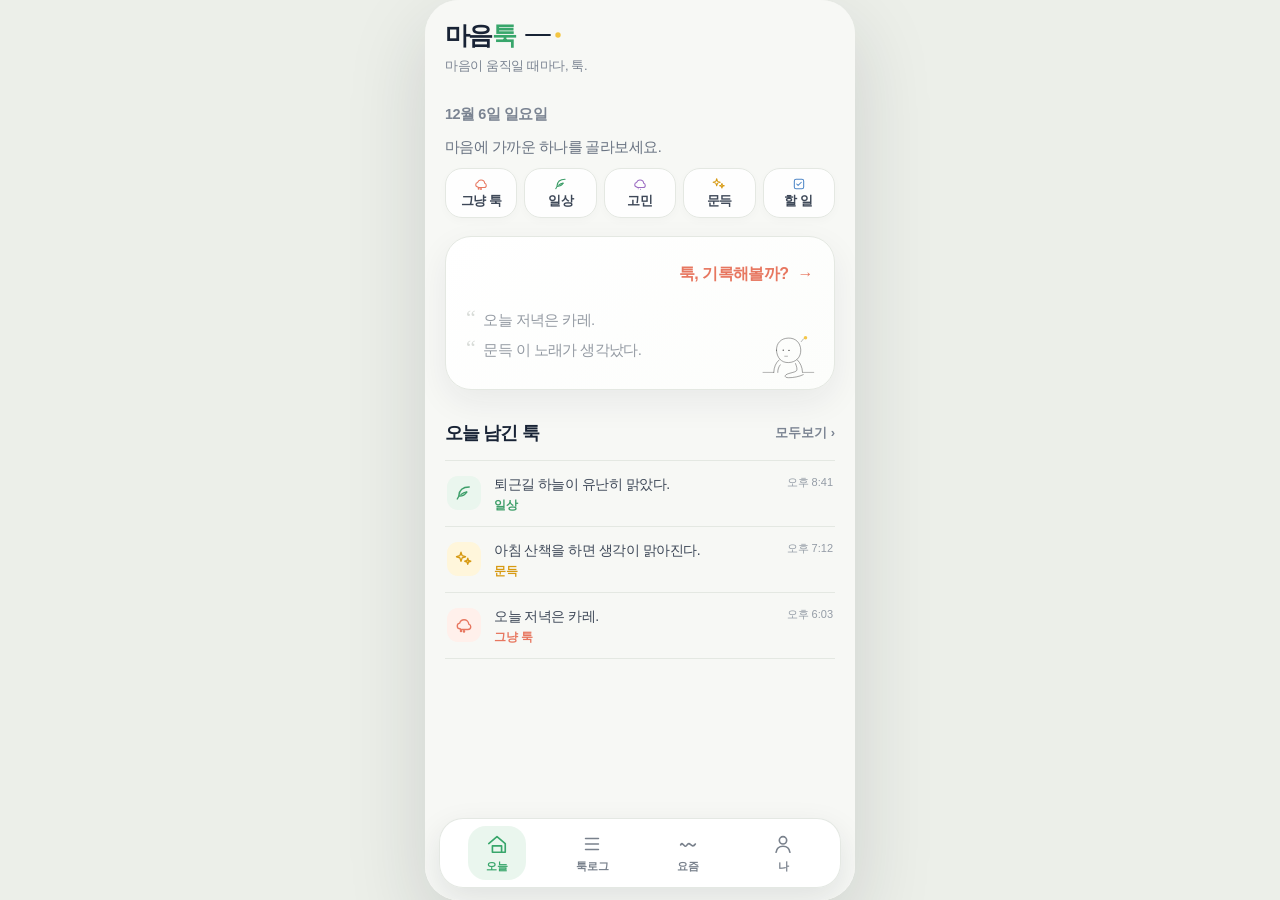
==== index.html @ 0ce25fac "Initial MaumTalk MVP integration" ====
<!doctype html>
<html lang="ko">
<head>
  <meta charset="utf-8" />
  <meta name="viewport" content="width=device-width,initial-scale=1,viewport-fit=cover" />
  <title>MaumTalk_MVP</title>
  <meta http-equiv="refresh" content="0; url=pages/home/index.html" />
  <script>
    location.replace('pages/home/index.html');
  </script>
</head>
<body>
  <a href="pages/home/index.html">MaumTalk_MVP 시작하기</a>
</body>
</html>
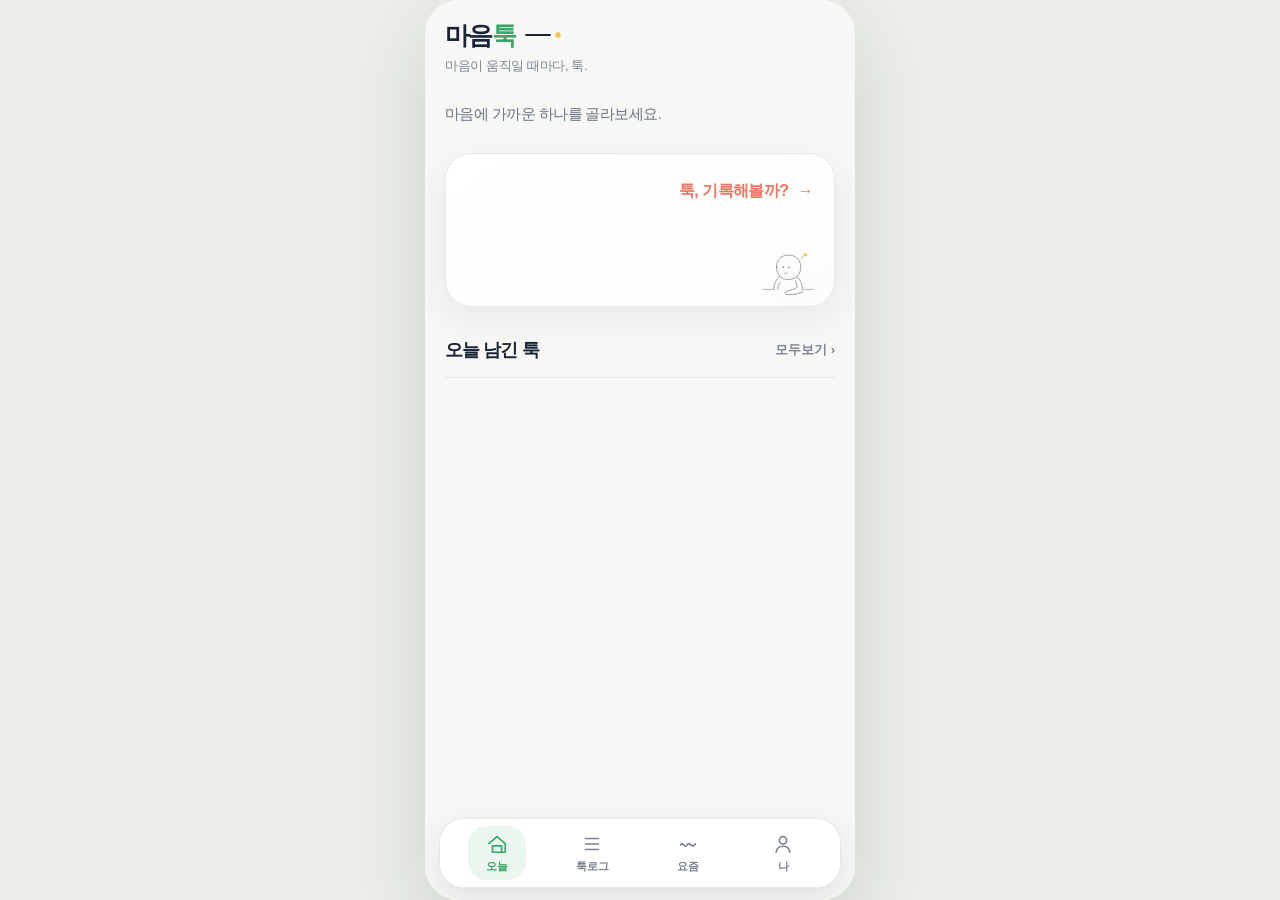
==== commit 5a921da5: "Add mobile standalone PWA support" ====
--- a/index.html
+++ b/index.html
@@ -8,6 +8,13 @@
   <script>
     location.replace('pages/home/index.html');
   </script>
+  <meta name="theme-color" content="#F7F8F5" />
+  <meta name="mobile-web-app-capable" content="yes" />
+  <meta name="apple-mobile-web-app-capable" content="yes" />
+  <meta name="apple-mobile-web-app-status-bar-style" content="default" />
+  <meta name="apple-mobile-web-app-title" content="MaumTalk" />
+  <link rel="manifest" href="/manifest.webmanifest" />
+  <link rel="apple-touch-icon" href="/icons/icon.svg" />
 </head>
 <body>
   <a href="pages/home/index.html">MaumTalk_MVP 시작하기</a>
